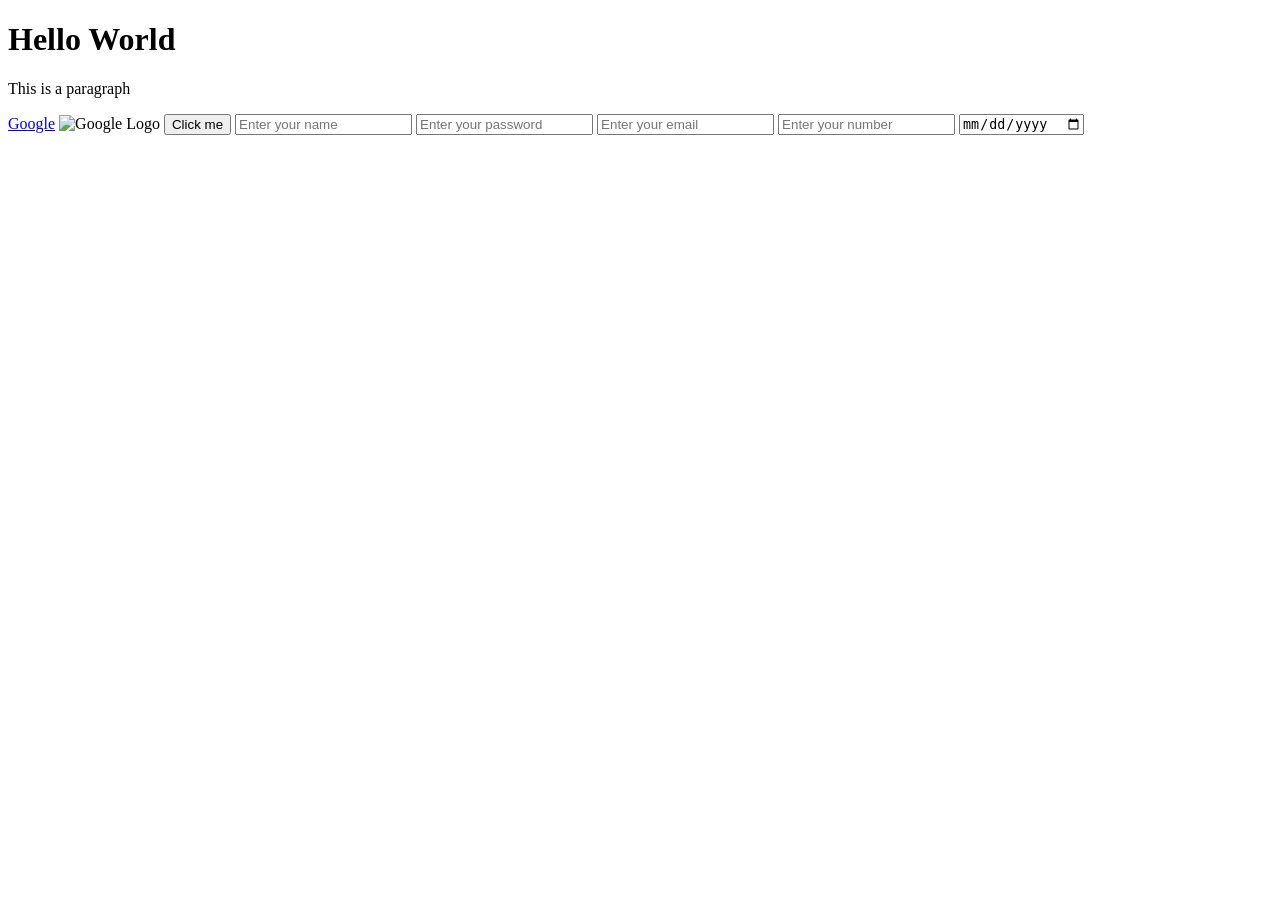
==== index.html @ 6d9eca99 "initial commit" ====
<!DOCTYPE html>
<html lang="en">
<head>
    <meta charset="UTF-8">
    <meta name="viewport" content="width=, initial-scale=1.0">
    <title>Document</title>
</head>
<body>
    <h1>Hello World</h1>
    <p>This is a paragraph</p>
    <a href="https://www.google.com">Google</a>
    <img src="https://www.google.com/images/branding/googlelogo/1x/googlelogo_color_272x92dp.png" alt="Google Logo">
    <button>Click me</button>
    <input type="text" placeholder="Enter your name">
    <input type="password" placeholder="Enter your password">
    <input type="email" placeholder="Enter your email">
    <input type="number" placeholder="Enter your number">
    <input type="date" placeholder="Enter your date">
</body>
</html>
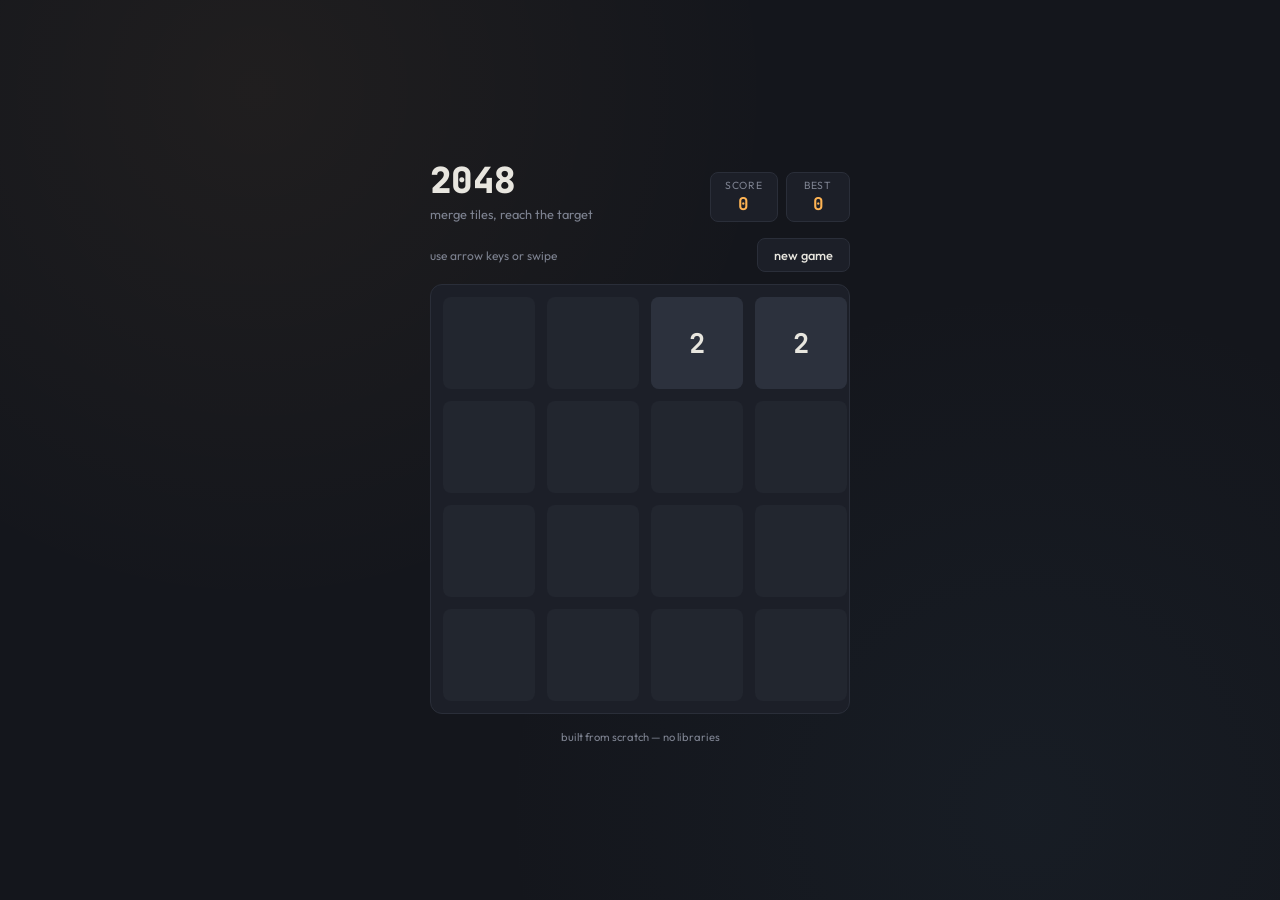
==== commit 1de2425f: "Initial commit" ====
--- a/index.html
+++ b/index.html
@@ -1,20 +1,54 @@
 <!DOCTYPE html>
 <html lang="en">
 <head>
-    <meta charset="UTF-8">
-    <meta name="viewport" content="width=, initial-scale=1.0">
-    <title>Document</title>
+  <meta charset="UTF-8" />
+  <meta name="viewport" content="width=device-width, initial-scale=1.0" />
+  <title>2048</title>
+  <link rel="preconnect" href="https://fonts.googleapis.com">
+  <link href="https://fonts.googleapis.com/css2?family=JetBrains+Mono:wght@400;600;800&family=Outfit:wght@400;500;700&display=swap" rel="stylesheet">
+  <link rel="stylesheet" href="style.css" />
 </head>
 <body>
-    <h1>Hello World</h1>
-    <p>This is a paragraph</p>
-    <a href="https://www.google.com">Google</a>
-    <img src="https://www.google.com/images/branding/googlelogo/1x/googlelogo_color_272x92dp.png" alt="Google Logo">
-    <button>Click me</button>
-    <input type="text" placeholder="Enter your name">
-    <input type="password" placeholder="Enter your password">
-    <input type="email" placeholder="Enter your email">
-    <input type="number" placeholder="Enter your number">
-    <input type="date" placeholder="Enter your date">
+  <div class="app">
+    <header class="hud">
+      <div class="title-block">
+        <h1>2048</h1>
+        <p class="subtitle">merge tiles, reach the target</p>
+      </div>
+      <div class="stat-block">
+        <div class="stat">
+          <span class="stat-label">score</span>
+          <span class="stat-value" id="score">0</span>
+        </div>
+        <div class="stat">
+          <span class="stat-label">best</span>
+          <span class="stat-value" id="best">0</span>
+        </div>
+      </div>
+    </header>
+
+    <div class="controls-row">
+      <p class="hint">use arrow keys or swipe</p>
+      <button class="new-game-btn" id="newGameBtn">new game</button>
+    </div>
+
+    <div class="board-wrap">
+      <div class="grid-bg" id="gridBg"></div>
+      <div class="tiles-layer" id="tilesLayer"></div>
+
+      <div class="overlay" id="overlay" hidden>
+        <div class="overlay-content">
+          <p class="overlay-message" id="overlayMessage">game over</p>
+          <button class="new-game-btn" id="overlayBtn">try again</button>
+        </div>
+      </div>
+    </div>
+
+    <footer class="foot-note">
+      <p>built from scratch — no libraries</p>
+    </footer>
+  </div>
+
+  <script src="script.js"></script>
 </body>
 </html>
--- a/style.css
+++ b/style.css
@@ -0,0 +1,264 @@
+:root {
+    --bg: #14161c;
+    --panel: #1c1f28;
+    --panel-border: #2a2e39;
+    --cell-empty: #22262f;
+    --text-primary: #e8e6df;
+    --text-muted: #7d8290;
+    --accent: #ffb454;
+  
+    --tile-2: #2c313d;
+    --tile-4: #333a4b;
+    --tile-8: #3d6b8a;
+    --tile-16: #3e8f95;
+    --tile-32: #4bab8c;
+    --tile-64: #7fb356;
+    --tile-128: #c9a227;
+    --tile-256: #d98f2b;
+    --tile-512: #dd6f2b;
+    --tile-1024: #d94f2b;
+    --tile-2048: #e63946;
+  
+    --font-display: 'JetBrains Mono', monospace;
+    --font-ui: 'Outfit', sans-serif;
+  
+    --gap: 12px;
+    --cell-size: 92px;
+  }
+  
+  * { box-sizing: border-box; }
+
+  html {
+    height: 100%;
+    overflow: hidden;
+  }
+  
+  body {
+    margin: 0;
+    height: 100%;
+    height: 100dvh;
+    max-height: 100dvh;
+    overflow: hidden;
+    overscroll-behavior: none;
+    display: flex;
+    align-items: center;
+    justify-content: center;
+    background: var(--bg);
+    background-image:
+      radial-gradient(circle at 20% 10%, rgba(255, 180, 84, 0.05), transparent 40%),
+      radial-gradient(circle at 80% 90%, rgba(61, 107, 138, 0.08), transparent 40%);
+    font-family: var(--font-ui);
+    color: var(--text-primary);
+    padding: 24px;
+  }
+  
+  .app {
+    width: 100%;
+    max-width: 420px;
+    max-height: 100%;
+  }
+  
+  .hud {
+    display: flex;
+    justify-content: space-between;
+    align-items: flex-end;
+    margin-bottom: 16px;
+  }
+  
+  .title-block h1 {
+    font-family: var(--font-display);
+    font-weight: 800;
+    font-size: 2.25rem;
+    letter-spacing: -0.02em;
+    margin: 0;
+    color: var(--text-primary);
+  }
+  
+  .subtitle {
+    margin: 2px 0 0;
+    font-size: 0.8rem;
+    color: var(--text-muted);
+  }
+  
+  .stat-block {
+    display: flex;
+    gap: 8px;
+  }
+  
+  .stat {
+    background: var(--panel);
+    border: 1px solid var(--panel-border);
+    border-radius: 8px;
+    padding: 6px 14px;
+    min-width: 64px;
+    text-align: center;
+  }
+  
+  .stat-label {
+    display: block;
+    font-size: 0.65rem;
+    text-transform: uppercase;
+    letter-spacing: 0.08em;
+    color: var(--text-muted);
+  }
+  
+  .stat-value {
+    display: block;
+    font-family: var(--font-display);
+    font-weight: 700;
+    font-size: 1.1rem;
+    color: var(--accent);
+  }
+  
+  .controls-row {
+    display: flex;
+    justify-content: space-between;
+    align-items: center;
+    margin-bottom: 12px;
+  }
+  
+  .hint {
+    font-size: 0.75rem;
+    color: var(--text-muted);
+    margin: 0;
+  }
+  
+  .new-game-btn {
+    font-family: var(--font-ui);
+    font-weight: 500;
+    font-size: 0.8rem;
+    background: var(--panel);
+    color: var(--text-primary);
+    border: 1px solid var(--panel-border);
+    border-radius: 8px;
+    padding: 8px 16px;
+    cursor: pointer;
+    transition: border-color 0.15s ease, transform 0.1s ease;
+  }
+  
+  .new-game-btn:hover {
+    border-color: var(--accent);
+  }
+  
+  .new-game-btn:active {
+    transform: scale(0.97);
+  }
+  
+  .new-game-btn:focus-visible,
+  .overlay-content .new-game-btn:focus-visible {
+    outline: 2px solid var(--accent);
+    outline-offset: 2px;
+  }
+  
+  .board-wrap {
+    position: relative;
+    background: var(--panel);
+    border: 1px solid var(--panel-border);
+    border-radius: 12px;
+    padding: var(--gap);
+  }
+  
+  .grid-bg {
+    display: grid;
+    grid-template-columns: repeat(4, var(--cell-size));
+    grid-template-rows: repeat(4, var(--cell-size));
+    gap: var(--gap);
+  }
+  
+  .cell {
+    background: var(--cell-empty);
+    border-radius: 8px;
+  }
+  
+  .tiles-layer {
+    position: absolute;
+    top: var(--gap);
+    left: var(--gap);
+    right: var(--gap);
+    bottom: var(--gap);
+  }
+  
+  .tile {
+    position: absolute;
+    width: var(--cell-size);
+    height: var(--cell-size);
+    border-radius: 8px;
+    display: flex;
+    align-items: center;
+    justify-content: center;
+    font-family: var(--font-display);
+    font-weight: 700;
+    color: var(--text-primary);
+    transition: top 0.1s ease, left 0.1s ease;
+    animation: pop 0.14s ease;
+  }
+  
+  @keyframes pop {
+    from { transform: scale(0.7); opacity: 0.4; }
+    to { transform: scale(1); opacity: 1; }
+  }
+  
+  .tile[data-value="2"] { background: var(--tile-2); font-size: 1.7rem; }
+  .tile[data-value="4"] { background: var(--tile-4); font-size: 1.7rem; }
+  .tile[data-value="8"] { background: var(--tile-8); font-size: 1.7rem; }
+  .tile[data-value="16"] { background: var(--tile-16); font-size: 1.5rem; }
+  .tile[data-value="32"] { background: var(--tile-32); font-size: 1.5rem; }
+  .tile[data-value="64"] { background: var(--tile-64); font-size: 1.5rem; }
+  .tile[data-value="128"] { background: var(--tile-128); font-size: 1.3rem; color: #1a1a1a; }
+  .tile[data-value="256"] { background: var(--tile-256); font-size: 1.3rem; color: #1a1a1a; }
+  .tile[data-value="512"] { background: var(--tile-512); font-size: 1.3rem; color: #1a1a1a; }
+  .tile[data-value="1024"] { background: var(--tile-1024); font-size: 1.1rem; }
+  .tile[data-value="2048"] {
+    background: var(--tile-2048);
+    font-size: 1.1rem;
+    box-shadow: 0 0 18px rgba(230, 57, 70, 0.6);
+  }
+  
+  .overlay {
+    position: absolute;
+    inset: 0;
+    background: rgba(20, 22, 28, 0.85);
+    border-radius: 12px;
+    display: hidden;
+    align-items: center;
+    justify-content: center;
+  }
+  
+  .overlay-content {
+    text-align: center;
+  }
+  
+  .overlay-message {
+    font-family: var(--font-display);
+    font-weight: 700;
+    font-size: 1.4rem;
+    margin: 0 0 14px;
+    text-transform: uppercase;
+    letter-spacing: 0.04em;
+  }
+  
+  .foot-note {
+    text-align: center;
+    margin-top: 16px;
+  }
+  
+  .foot-note p {
+    font-size: 0.7rem;
+    color: var(--text-muted);
+    margin: 0;
+  }
+  
+  @media (max-width: 420px) {
+    :root {
+      --cell-size: 74px;
+      --gap: 10px;
+    }
+    .title-block h1 { font-size: 1.8rem; }
+  }
+  
+  @media (prefers-reduced-motion: reduce) {
+    .tile {
+      animation: none;
+      transition: none;
+    }
+  }
